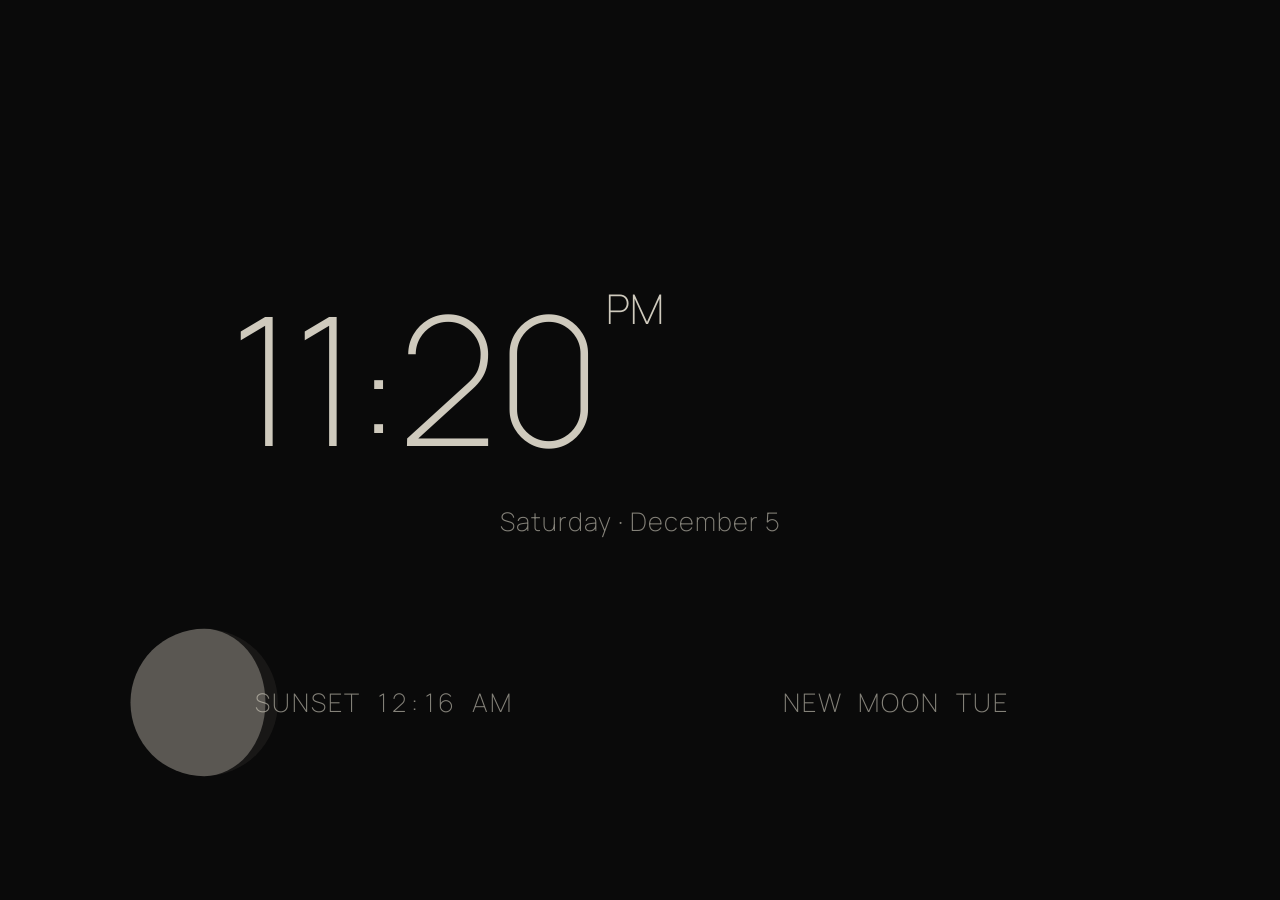
==== index.html @ e99787d2 "feat(v0): complete ambient display implementation -- all 15 phases Solari V0: a 24/7 ambient display" ====
<!DOCTYPE html>
<html lang="en">
<head>
  <meta charset="UTF-8">
  <meta name="viewport" content="width=device-width, initial-scale=1, viewport-fit=cover, user-scalable=no">
  <meta name="apple-mobile-web-app-capable" content="yes">
  <meta name="apple-mobile-web-app-status-bar-style" content="black-translucent">
  <meta name="theme-color" content="#0a0a0a">
  <link rel="preconnect" href="https://fonts.googleapis.com">
  <link rel="preconnect" href="https://fonts.gstatic.com" crossorigin>
  <link rel="stylesheet" href="https://fonts.googleapis.com/css2?family=Manrope:wght@200&display=swap">
  <link rel="manifest" href="manifest.json">
  <link rel="stylesheet" href="style.css">
  <link rel="icon" href="data:,">
  <title>Solari</title>
</head>
<body>
  <main id="display">
    <svg id="moon-disc" viewBox="0 0 100 100" xmlns="http://www.w3.org/2000/svg" aria-hidden="true">
      <circle cx="50" cy="50" r="48" fill="var(--type-primary)" opacity="0.18"/>
    </svg>
    <div id="time">
      <span class="hours">2</span><span class="colon">:</span><span class="minutes">32</span><span class="ampm">PM</span>
    </div>
    <div id="date">
      <span class="glyph"></span><span class="text">Wednesday &middot; April 27</span>
    </div>
    <div id="slot-a" class="slot">SUNSET 8:32 PM</div>
    <div id="slot-b" class="slot">CLEAR 18°</div>
    <div id="refresher-overlay"></div>
  </main>
  <script src="lib/perlin.js"></script>
  <script src="lib/suncalc.js"></script>
  <script src="app.js"></script>
</body>
</html>
---- style.css ----
/* Solari -- ambient display stylesheet */

@property --type-primary {
  syntax: '<color>';
  inherits: true;
  initial-value: #F0EBDC;
}

@property --type-secondary {
  syntax: '<color>';
  inherits: true;
  initial-value: rgba(240, 235, 220, 0.62);
}

@property --type-accent {
  syntax: '<color>';
  inherits: true;
  initial-value: #F4C56C;
}

:root {
  /* SDD 17.1 colors */
  --bg: #0a0a0a;
  --type-primary: #F0EBDC;
  --type-secondary: rgba(240, 235, 220, 0.62);
  --type-accent: #F4C56C;
  --lum-mod: 1;

  /* Position vars (SDD 17) */
  --time-x: 50%;  --time-y: 47%;
  --moon-x: 84%;  --moon-y: 18%;
  --date-x: 50%;  --date-y: 58%;
  --slot-a-x: 30%; --slot-a-y: 78%;
  --slot-b-x: 70%; --slot-b-y: 78%;

  /* Drift offsets -- all 0 until Phase 7 */
  --time-dx: 0px;  --time-dy: 0px;
  --moon-dx: 0px;  --moon-dy: 0px;
  --date-dx: 0px;  --date-dy: 0px;
  --slot-a-dx: 0px; --slot-a-dy: 0px;
  --slot-b-dx: 0px; --slot-b-dy: 0px;

  /* SDD 17.1: @property needed for custom property transitions (Phase 5) */
  transition: --type-primary 60s linear, --type-secondary 60s linear, --type-accent 60s linear;
}

/* Reset */
*, *::before, *::after { margin: 0; padding: 0; box-sizing: border-box; }

html, body {
  overflow: hidden;
  background: var(--bg);
  font-family: 'Manrope', sans-serif;
  font-weight: 200;
  -webkit-font-smoothing: antialiased;
  -webkit-user-select: none;
  -webkit-touch-callout: none;
  -webkit-tap-highlight-color: transparent;
}

#display { position: relative; width: 100vw; height: 100vh; overflow: hidden; }

/* Typography sizing (vw units, SDD 17) */
#time       { font-size: 14vw; }
#time .colon { font-size: 11.5vw; }
#time .ampm  { font-size: 3.2vw; }
#date       { font-size: 2.0vw; }

/* Positioning -- all absolute, CSS var indirection */
#time {
  position: absolute; text-align: center;
  left: var(--time-x); top: var(--time-y);
  transform: translate(-50%, -50%) translate(var(--time-dx), var(--time-dy));
  color: var(--type-primary);
  line-height: 1;
  transition: left 60s ease-in-out, top 60s ease-in-out;
}

#time .ampm { vertical-align: top; margin-left: 0.1em; }

#date {
  position: absolute; text-align: center;
  left: var(--date-x); top: var(--date-y);
  transform: translate(-50%, -50%) translate(var(--date-dx), var(--date-dy));
  color: var(--type-secondary);
  letter-spacing: 0.04em;
}

#moon-disc {
  position: absolute; text-align: center;
  left: var(--moon-x); top: var(--moon-y);
  transform: translate(-50%, -50%) translate(var(--moon-dx), var(--moon-dy));
  width: 12vw; height: 12vw;
  transition: left 60s ease-in-out, top 60s ease-in-out;
}

#slot-a {
  position: absolute; text-align: center;
  left: var(--slot-a-x); top: var(--slot-a-y);
  transform: translate(-50%, -50%) translate(var(--slot-a-dx), var(--slot-a-dy));
}

#slot-b {
  position: absolute; text-align: center;
  left: var(--slot-b-x); top: var(--slot-b-y);
  transform: translate(-50%, -50%) translate(var(--slot-b-dx), var(--slot-b-dy));
}

.slot {
  font-size: 2.0vw;
  color: var(--type-secondary);
  letter-spacing: 0.08em;
  text-transform: uppercase;
  white-space: nowrap;
}

#time, #date, .slot {
  filter: brightness(var(--lum-mod));
}

.char {
  display: inline-block;
  min-width: 0.6em;
  text-align: center;
  transition: color 0.15s ease-out;
}

.char--flash {
  color: var(--type-accent);
  transition: color 0.2s ease-out;
}

#refresher-overlay {
  position: fixed; inset: 0;
  background: #404040; opacity: 0;
  pointer-events: none; z-index: 100;
  transition: opacity 3s linear;
}
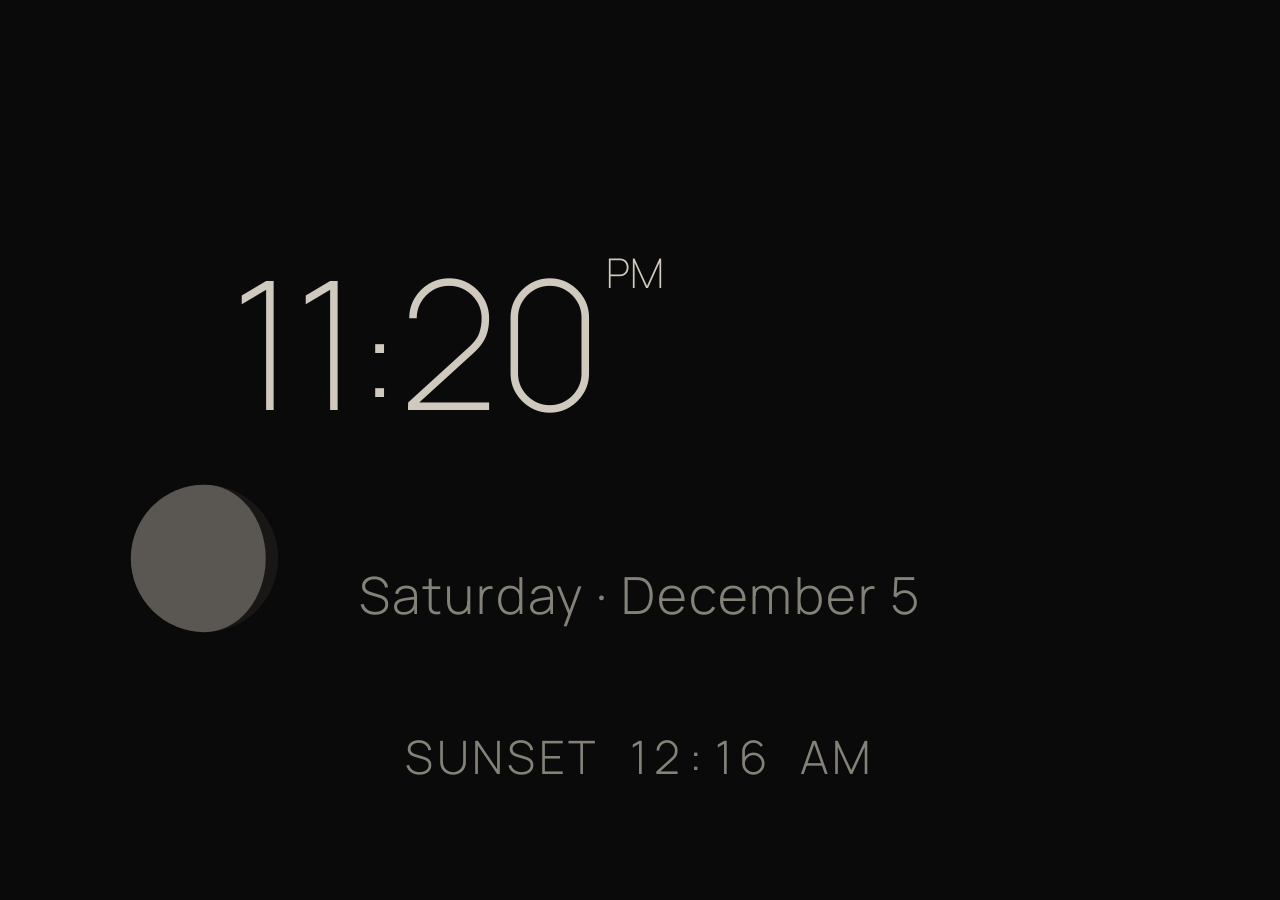
==== commit 84962aaa: "fix: merge slots into single centered element, weight 300 for readability Replaces dual slots (#slot" ====
--- a/index.html
+++ b/index.html
@@ -8,7 +8,7 @@
   <meta name="theme-color" content="#0a0a0a">
   <link rel="preconnect" href="https://fonts.googleapis.com">
   <link rel="preconnect" href="https://fonts.gstatic.com" crossorigin>
-  <link rel="stylesheet" href="https://fonts.googleapis.com/css2?family=Manrope:wght@200&display=swap">
+  <link rel="stylesheet" href="https://fonts.googleapis.com/css2?family=Manrope:wght@200;300&display=swap">
   <link rel="manifest" href="manifest.json">
   <link rel="stylesheet" href="style.css">
   <link rel="icon" href="data:,">
@@ -25,8 +25,7 @@
     <div id="date">
       <span class="glyph"></span><span class="text">Wednesday &middot; April 27</span>
     </div>
-    <div id="slot-a" class="slot">SUNSET 8:32 PM</div>
-    <div id="slot-b" class="slot">CLEAR 18°</div>
+    <div id="slot" class="slot"></div>
     <div id="refresher-overlay"></div>
   </main>
   <script src="lib/perlin.js"></script>
--- a/style.css
+++ b/style.css
@@ -27,18 +27,16 @@
   --lum-mod: 1;
 
   /* Position vars (SDD 17) */
-  --time-x: 50%;  --time-y: 47%;
-  --moon-x: 84%;  --moon-y: 18%;
-  --date-x: 50%;  --date-y: 58%;
-  --slot-a-x: 30%; --slot-a-y: 78%;
-  --slot-b-x: 70%; --slot-b-y: 78%;
+  --time-x: 50%;  --time-y: 44%;
+  --moon-x: 84%;  --moon-y: 12%;
+  --date-x: 50%;  --date-y: 66%;
+  --slot-x: 50%; --slot-y: 84%;
 
   /* Drift offsets -- all 0 until Phase 7 */
   --time-dx: 0px;  --time-dy: 0px;
   --moon-dx: 0px;  --moon-dy: 0px;
   --date-dx: 0px;  --date-dy: 0px;
-  --slot-a-dx: 0px; --slot-a-dy: 0px;
-  --slot-b-dx: 0px; --slot-b-dy: 0px;
+  --slot-dx: 0px; --slot-dy: 0px;
 
   /* SDD 17.1: @property needed for custom property transitions (Phase 5) */
   transition: --type-primary 60s linear, --type-secondary 60s linear, --type-accent 60s linear;
@@ -64,7 +62,7 @@
 #time       { font-size: 14vw; }
 #time .colon { font-size: 11.5vw; }
 #time .ampm  { font-size: 3.2vw; }
-#date       { font-size: 2.0vw; }
+#date       { font-size: 4.0vw; }
 
 /* Positioning -- all absolute, CSS var indirection */
 #time {
@@ -84,6 +82,7 @@
   transform: translate(-50%, -50%) translate(var(--date-dx), var(--date-dy));
   color: var(--type-secondary);
   letter-spacing: 0.04em;
+  font-weight: 300;
 }
 
 #moon-disc {
@@ -94,24 +93,19 @@
   transition: left 60s ease-in-out, top 60s ease-in-out;
 }
 
-#slot-a {
+#slot {
   position: absolute; text-align: center;
-  left: var(--slot-a-x); top: var(--slot-a-y);
-  transform: translate(-50%, -50%) translate(var(--slot-a-dx), var(--slot-a-dy));
-}
-
-#slot-b {
-  position: absolute; text-align: center;
-  left: var(--slot-b-x); top: var(--slot-b-y);
-  transform: translate(-50%, -50%) translate(var(--slot-b-dx), var(--slot-b-dy));
+  left: var(--slot-x); top: var(--slot-y);
+  transform: translate(-50%, -50%) translate(var(--slot-dx), var(--slot-dy));
 }
 
 .slot {
-  font-size: 2.0vw;
+  font-size: 3.6vw;
   color: var(--type-secondary);
   letter-spacing: 0.08em;
   text-transform: uppercase;
   white-space: nowrap;
+  font-weight: 300;
 }
 
 #time, #date, .slot {
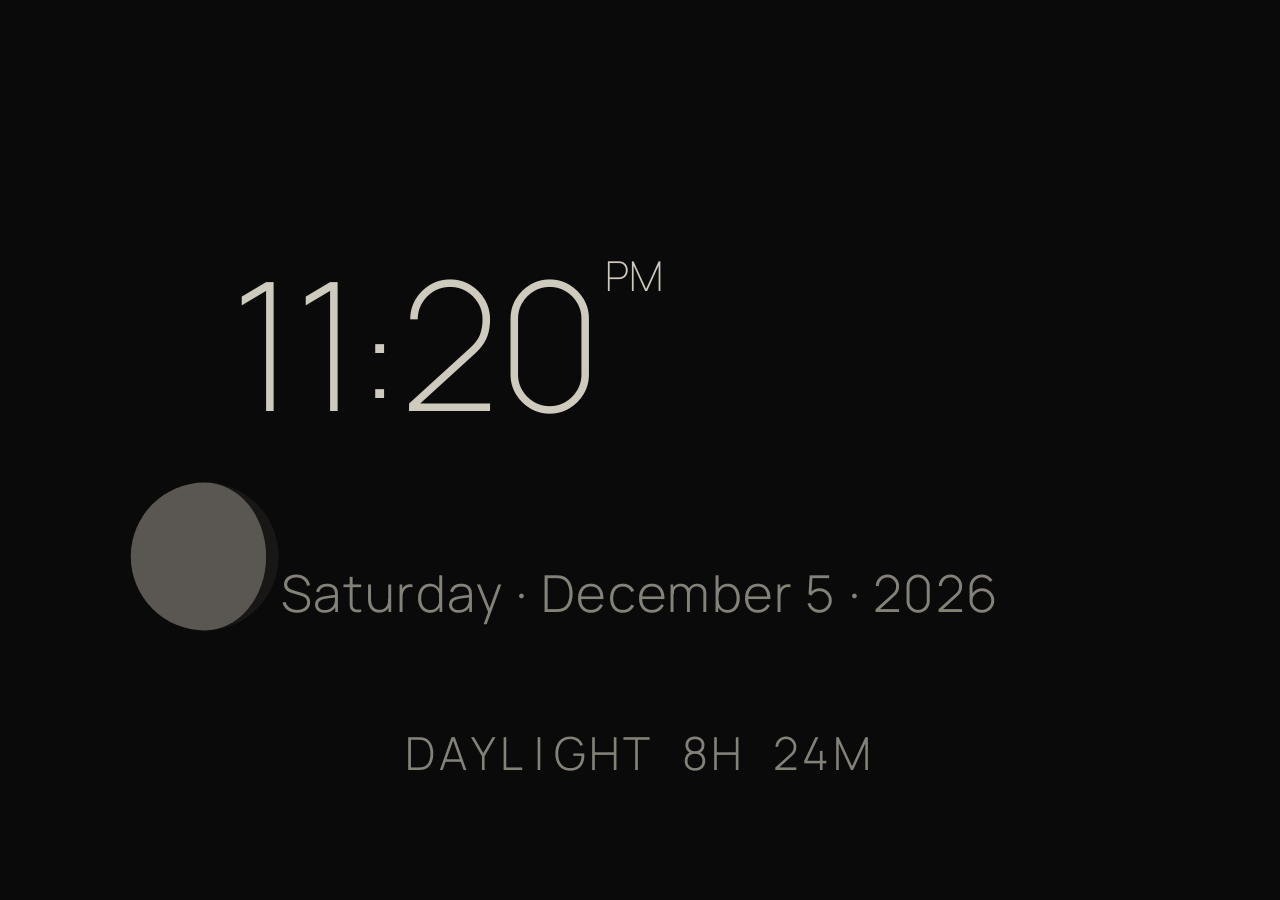
==== commit c9bd79f9: "feat(phase-16): clockface foundation with registry, picker, and global tweaks Implement the clockfac" ====
--- a/index.html
+++ b/index.html
@@ -16,16 +16,18 @@
 </head>
 <body>
   <main id="display">
-    <svg id="moon-disc" viewBox="0 0 100 100" xmlns="http://www.w3.org/2000/svg" aria-hidden="true">
-      <circle cx="50" cy="50" r="48" fill="var(--type-primary)" opacity="0.18"/>
-    </svg>
-    <div id="time">
-      <span class="hours">2</span><span class="colon">:</span><span class="minutes">32</span><span class="ampm">PM</span>
+    <div id="stage">
+      <svg id="moon-disc" viewBox="0 0 100 100" xmlns="http://www.w3.org/2000/svg" aria-hidden="true">
+        <circle cx="50" cy="50" r="48" fill="var(--type-primary)" opacity="0.18"/>
+      </svg>
+      <div id="time">
+        <span class="hours">2</span><span class="colon">:</span><span class="minutes">32</span><span class="ampm">PM</span>
+      </div>
+      <div id="date">
+        <span class="glyph"></span><span class="text">Wednesday &middot; April 27</span>
+      </div>
+      <div id="slot" class="slot"></div>
     </div>
-    <div id="date">
-      <span class="glyph"></span><span class="text">Wednesday &middot; April 27</span>
-    </div>
-    <div id="slot" class="slot"></div>
     <div id="refresher-overlay"></div>
   </main>
   <script src="lib/perlin.js"></script>
--- a/style.css
+++ b/style.css
@@ -26,20 +26,28 @@
   --type-accent: #F4C56C;
   --lum-mod: 1;
 
-  /* Position vars (SDD 17) */
+  /* Phase 16: stage primitive (fixed 1180x820, scaled by transform) */
+  --stage-w: 1180;
+  --stage-h: 820;
+  --stage-scale: 1;
+
+  /* Position vars (SDD 17). Percentages resolve against #stage in Phase 16. */
   --time-x: 50%;  --time-y: 44%;
   --moon-x: 84%;  --moon-y: 12%;
   --date-x: 50%;  --date-y: 66%;
   --slot-x: 50%; --slot-y: 84%;
 
-  /* Drift offsets -- all 0 until Phase 7 */
+  /* Drift offsets -- updated every frame by DriftEngine */
   --time-dx: 0px;  --time-dy: 0px;
   --moon-dx: 0px;  --moon-dy: 0px;
   --date-dx: 0px;  --date-dy: 0px;
   --slot-dx: 0px; --slot-dy: 0px;
 
-  /* SDD 17.1: @property needed for custom property transitions (Phase 5) */
-  transition: --type-primary 60s linear, --type-secondary 60s linear, --type-accent 60s linear;
+  /* Phase 16: reserved drift channels for Phases 17-20 (declared, unused) */
+  --sun-dx: 0px;          --sun-dy: 0px;
+  --horizon-dx: 0px;      --horizon-dy: 0px;
+  --departureRow-dx: 0px; --departureRow-dy: 0px;
+  --tickRail-dx: 0px;     --tickRail-dy: 0px;
 }
 
 /* Reset */
@@ -56,15 +64,35 @@
   -webkit-tap-highlight-color: transparent;
 }
 
-#display { position: relative; width: 100vw; height: 100vh; overflow: hidden; }
+/* Phase 5: SkyColorModule drives slow color drift via 60s transitions.
+   Scoped to #display so the picker page (clockface.html, no #display element)
+   does not inherit the lag when the user clicks an accent swatch. */
+#display {
+  position: relative; width: 100vw; height: 100vh; overflow: hidden;
+  transition: --type-primary 60s linear, --type-secondary 60s linear, --type-accent 60s linear;
+}
 
-/* Typography sizing (vw units, SDD 17) */
-#time       { font-size: 14vw; }
-#time .colon { font-size: 11.5vw; }
-#time .ampm  { font-size: 3.2vw; }
-#date       { font-size: 4.0vw; }
+/* Phase 16: stage primitive. Fixed 1180x820 box, centred and scaled. */
+#stage {
+  position: absolute;
+  width: calc(var(--stage-w) * 1px);
+  height: calc(var(--stage-h) * 1px);
+  left: 50%;
+  top: 50%;
+  transform: translate(-50%, -50%) scale(var(--stage-scale));
+  transform-origin: center center;
+}
 
-/* Positioning -- all absolute, CSS var indirection */
+/* Typography sizing. Phase 16: fixed pixels in stage coordinates so the CSS
+   transform scales them uniformly. Values match shipped V0 (14vw at 1180px =
+   165px; 11.5vw = 135.7px; 3.2vw = 37.76px; 4vw = 47px; 3.6vw = 42px). */
+#time       { font-size: 165px; }
+#time .colon { font-size: 136px; }
+#time .ampm  { font-size: 38px; }
+#date       { font-size: 47px; }
+
+/* Positioning -- all absolute, CSS var indirection. Percentages resolve
+   against #stage (Phase 16) instead of the viewport. */
 #time {
   position: absolute; text-align: center;
   left: var(--time-x); top: var(--time-y);
@@ -83,13 +111,14 @@
   color: var(--type-secondary);
   letter-spacing: 0.04em;
   font-weight: 300;
+  white-space: nowrap;
 }
 
 #moon-disc {
   position: absolute; text-align: center;
   left: var(--moon-x); top: var(--moon-y);
   transform: translate(-50%, -50%) translate(var(--moon-dx), var(--moon-dy));
-  width: 12vw; height: 12vw;
+  width: 142px; height: 142px;
   transition: left 60s ease-in-out, top 60s ease-in-out;
 }
 
@@ -100,7 +129,7 @@
 }
 
 .slot {
-  font-size: 3.6vw;
+  font-size: 42px;
   color: var(--type-secondary);
   letter-spacing: 0.08em;
   text-transform: uppercase;
@@ -124,6 +153,20 @@
   transition: color 0.2s ease-out;
 }
 
+.version-overlay {
+  position: fixed;
+  bottom: 3vh;
+  left: 50%;
+  transform: translateX(-50%);
+  font-size: 0.9vw;
+  font-weight: 200;
+  color: var(--type-secondary);
+  pointer-events: none;
+  opacity: 0;
+  transition: opacity 1s ease;
+  z-index: 50;
+}
+
 #refresher-overlay {
   position: fixed; inset: 0;
   background: #404040; opacity: 0;
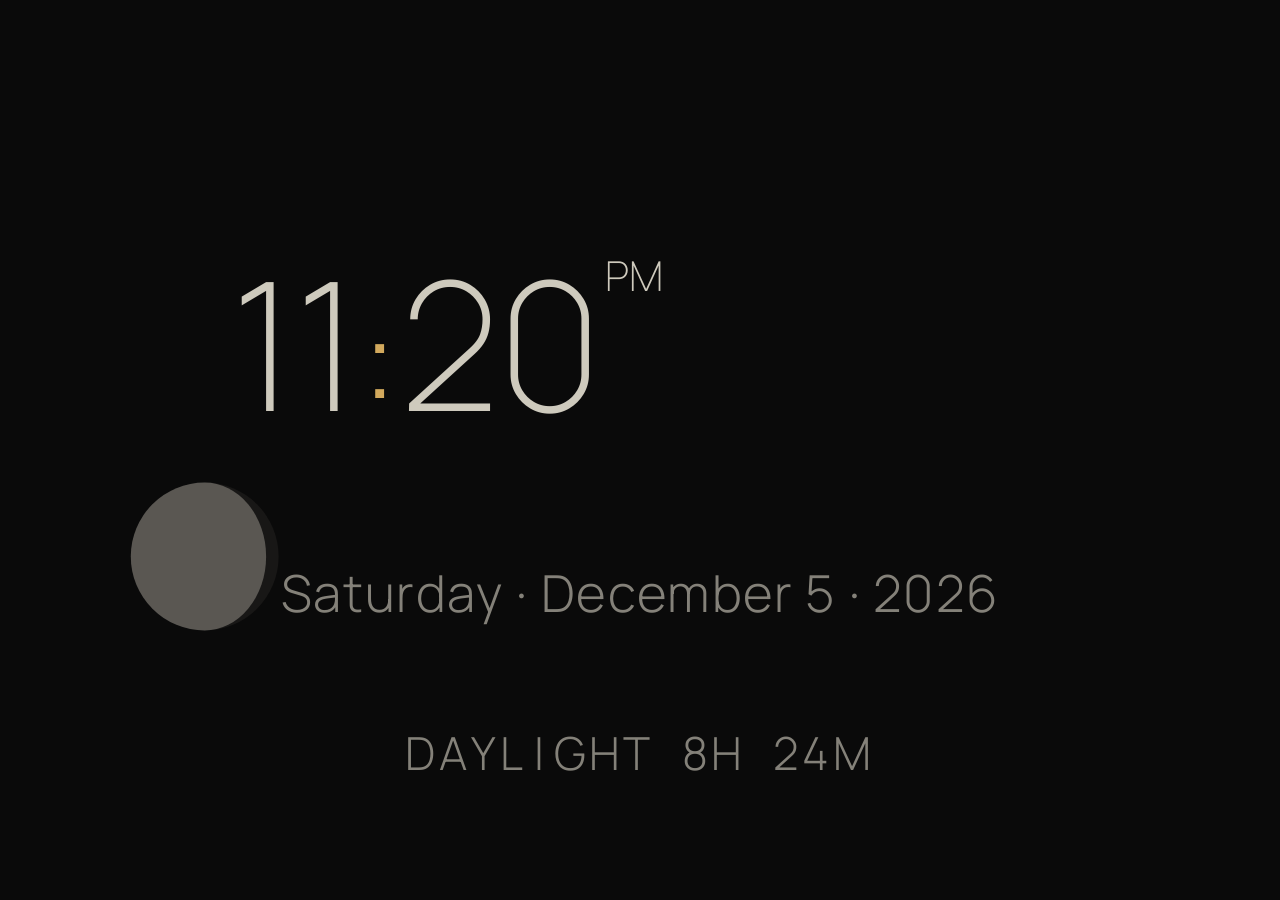
==== commit eca5a3e5: "feat(phase-17): mechanical face with five-column complications grid and minute-arc MechanicalFace is" ====
--- a/index.html
+++ b/index.html
@@ -9,6 +9,7 @@
   <link rel="preconnect" href="https://fonts.googleapis.com">
   <link rel="preconnect" href="https://fonts.gstatic.com" crossorigin>
   <link rel="stylesheet" href="https://fonts.googleapis.com/css2?family=Manrope:wght@200;300&display=swap">
+  <link rel="stylesheet" href="https://fonts.googleapis.com/css2?family=JetBrains+Mono:wght@300&display=swap">
   <link rel="manifest" href="manifest.json">
   <link rel="stylesheet" href="style.css">
   <link rel="icon" href="data:,">
--- a/style.css
+++ b/style.css
@@ -10,6 +10,12 @@
   syntax: '<color>';
   inherits: true;
   initial-value: rgba(240, 235, 220, 0.62);
+}
+
+@property --type-tertiary {
+  syntax: '<color>';
+  inherits: true;
+  initial-value: rgba(240, 235, 220, 0.42);
 }
 
 @property --type-accent {
@@ -23,6 +29,7 @@
   --bg: #0a0a0a;
   --type-primary: #F0EBDC;
   --type-secondary: rgba(240, 235, 220, 0.62);
+  --type-tertiary: rgba(240, 235, 220, 0.42);
   --type-accent: #F4C56C;
   --lum-mod: 1;
 
@@ -69,7 +76,7 @@
    does not inherit the lag when the user clicks an accent swatch. */
 #display {
   position: relative; width: 100vw; height: 100vh; overflow: hidden;
-  transition: --type-primary 60s linear, --type-secondary 60s linear, --type-accent 60s linear;
+  transition: --type-primary 60s linear, --type-secondary 60s linear, --type-tertiary 60s linear, --type-accent 60s linear;
 }
 
 /* Phase 16: stage primitive. Fixed 1180x820 box, centred and scaled. */
@@ -87,7 +94,7 @@
    transform scales them uniformly. Values match shipped V0 (14vw at 1180px =
    165px; 11.5vw = 135.7px; 3.2vw = 37.76px; 4vw = 47px; 3.6vw = 42px). */
 #time       { font-size: 165px; }
-#time .colon { font-size: 136px; }
+#time .colon { font-size: 136px; color: var(--type-accent); }
 #time .ampm  { font-size: 38px; }
 #date       { font-size: 47px; }
 
@@ -173,3 +180,151 @@
   pointer-events: none; z-index: 100;
   transition: opacity 3s linear;
 }
+
+/* ---------------------------------------------------------------- */
+/* Phase 17: Mechanical face                                         */
+/* ---------------------------------------------------------------- */
+
+#mech-stage {
+  position: absolute; inset: 0;
+}
+
+/* All Mechanical typography is JetBrains Mono 300, tabular figures. */
+#mech-time, #mech-date, .mech-label, .mech-value {
+  font-family: 'JetBrains Mono', 'SF Mono', 'Menlo', monospace;
+  font-weight: 300;
+  font-variant-numeric: tabular-nums;
+}
+
+/* Headline numerals. Anchored at 50% / 44% by JS macro shifts; drift
+   through --time-dx / --time-dy. */
+#mech-time {
+  position: absolute;
+  left: 50%; top: 39%;
+  transform: translate(-50%, -50%) translate(var(--time-dx, 0px), var(--time-dy, 0px));
+  font-size: 236px;
+  line-height: 1;
+  letter-spacing: -0.015em;
+  color: var(--type-primary);
+  white-space: nowrap;
+  transition: left 60s ease-in-out, top 60s ease-in-out;
+  filter: brightness(var(--lum-mod));
+}
+
+#mech-time .mech-colon {
+  color: var(--type-accent);
+  opacity: 0.88;
+  margin: 0 0.04em;
+}
+
+#mech-time .mech-ampm {
+  font-size: 56px;
+  color: var(--type-secondary);
+  margin-left: 0.18em;
+  vertical-align: top;
+  letter-spacing: 0.04em;
+  text-transform: uppercase;
+}
+
+#mech-time .mech-ampm[hidden] { display: none; }
+
+/* Date strip. */
+#mech-date {
+  position: absolute;
+  left: 50%; top: 25.6%;            /* y=210 / 820 */
+  transform: translate(-50%, -50%) translate(var(--date-dx, 0px), var(--date-dy, 0px));
+  font-size: 18px;
+  letter-spacing: 0.34em;
+  text-transform: uppercase;
+  color: var(--type-tertiary);
+  white-space: nowrap;
+  filter: brightness(var(--lum-mod));
+}
+
+/* Minute-arc hairline. SVG is 1180 wide so it spans the stage; the
+   visible portion is x=80..1100 (1020px wide) at y=4 inside the 8px
+   viewBox. The SVG container is positioned at stage y=261 (height=8)
+   so the centred line sits on y=265 of the stage. */
+#mech-arc {
+  position: absolute;
+  left: 0;
+  top: 261px;
+  width: 1180px;
+  height: 8px;
+  transform: translate(var(--tickRail-dx, 0px), var(--tickRail-dy, 0px));
+  pointer-events: none;
+}
+
+.mech-arc-track {
+  stroke: var(--type-accent);
+  stroke-opacity: 0.08;
+  stroke-width: 1;
+}
+
+.mech-arc-grown {
+  stroke: var(--type-accent);
+  stroke-opacity: 0.35;
+  stroke-width: 1;
+}
+
+.mech-arc-fading {
+  transition: stroke-opacity 600ms linear;
+}
+
+/* Five-column complications grid. Fixed bounds 80..1100 (1020px wide). */
+#mech-grid {
+  position: absolute;
+  left: 80px;
+  top: 580px;
+  width: 1020px;
+  height: 120px;
+  display: grid;
+  grid-template-columns: repeat(5, minmax(180px, 1fr));
+  column-gap: 0;
+  /* Hairline divider above the grid (drawn on the top edge). */
+  border-top: 1px solid rgba(240, 235, 220, 0.12);
+  transform: translate(var(--slot-dx, 0px), var(--slot-dy, 0px));
+}
+
+.mech-cell {
+  position: relative;
+  padding: 18px 18px 0 18px;
+  /* Vertical separators between columns (none on the rightmost). */
+  border-right: 1px solid rgba(240, 235, 220, 0.12);
+}
+.mech-cell:last-child { border-right: none; }
+
+.mech-cell-inner {
+  display: flex;
+  flex-direction: column;
+  gap: 10px;
+  transition: opacity 300ms ease-in-out;
+  filter: brightness(var(--lum-mod));
+}
+.mech-cell-inner.is-fading { opacity: 0; }
+
+.mech-label {
+  font-size: 11px;
+  letter-spacing: 0.28em;
+  text-transform: uppercase;
+  color: var(--type-tertiary);
+}
+
+.mech-value {
+  font-size: 22px;
+  color: var(--type-primary);
+  white-space: nowrap;
+}
+
+/* Token colours used inside .mech-value innerHTML. */
+.mech-tok-primary   { color: var(--type-primary); }
+.mech-tok-secondary { color: var(--type-secondary); }
+.mech-tok-tertiary  { color: var(--type-tertiary); }
+.mech-tok-accent    { color: var(--type-accent); opacity: 0.55; }
+
+.mech-tok-ampm {
+  font-size: 16px;
+  letter-spacing: 0.04em;
+  text-transform: uppercase;
+  color: var(--type-tertiary);
+}
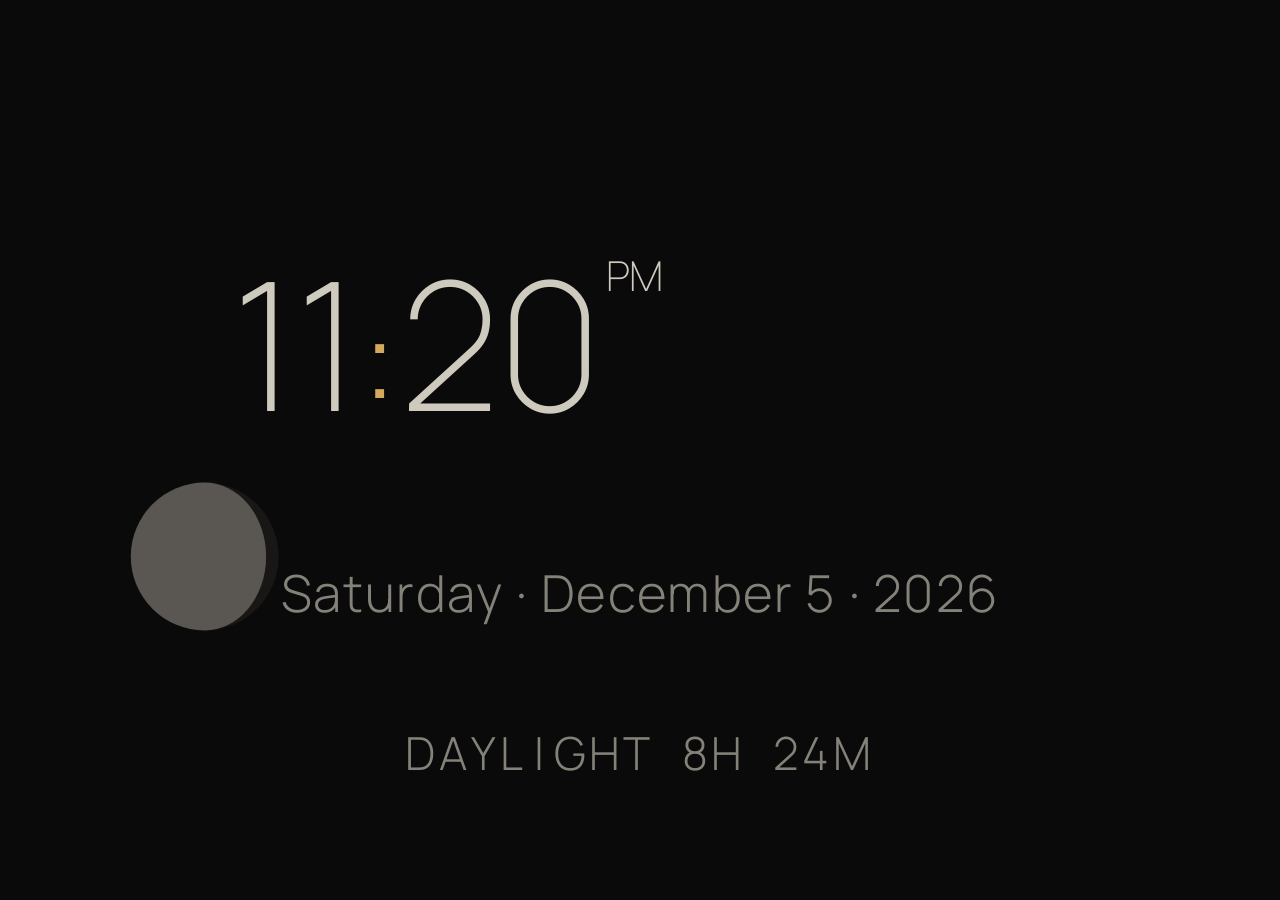
==== commit e97ecf68: "feat(phase-19): editorial face with Cormorant italic time and rotating almanac paragraph EditorialFa" ====
--- a/index.html
+++ b/index.html
@@ -10,6 +10,8 @@
   <link rel="preconnect" href="https://fonts.gstatic.com" crossorigin>
   <link rel="stylesheet" href="https://fonts.googleapis.com/css2?family=Manrope:wght@200;300&display=swap">
   <link rel="stylesheet" href="https://fonts.googleapis.com/css2?family=JetBrains+Mono:wght@300&display=swap">
+  <!-- Phase 19: Cormorant Garamond 300 italic for Editorial face. -->
+  <link rel="stylesheet" href="https://fonts.googleapis.com/css2?family=Cormorant+Garamond:ital,wght@1,300&display=swap">
   <link rel="manifest" href="manifest.json">
   <link rel="stylesheet" href="style.css">
   <link rel="icon" href="data:,">
--- a/style.css
+++ b/style.css
@@ -55,6 +55,25 @@
   --horizon-dx: 0px;      --horizon-dy: 0px;
   --departureRow-dx: 0px; --departureRow-dy: 0px;
   --tickRail-dx: 0px;     --tickRail-dy: 0px;
+
+  /* Phase 18: per-row drift offsets (set by DriftEngine when Departures active) */
+  --departureRow0-dx: 0px; --departureRow0-dy: 0px;
+  --departureRow1-dx: 0px; --departureRow1-dy: 0px;
+  --departureRow2-dx: 0px; --departureRow2-dy: 0px;
+  --departureRow3-dx: 0px; --departureRow3-dy: 0px;
+  --departureRow4-dx: 0px; --departureRow4-dy: 0px;
+
+  /* Phase 18: bezel accent (frozen at boot from accent palette) +
+     bezel opacity tweak (range 0.0 to 0.4, default 0.22). */
+  --bezel-accent: 244, 197, 108;
+  --flap-bezel-opacity: 0.22;
+
+  /* Phase 18: macro-shift y-delta for the upper band (set by MacroShifter). */
+  --dep-upper-shift-y: 0px;
+
+  /* Phase 18: shared 1 px chrome rule colour used by Departures header/footer
+     dividers. Calm and Mechanical inline-equivalent values exist elsewhere. */
+  --rule: rgba(240, 235, 220, 0.10);
 }
 
 /* Reset */
@@ -291,6 +310,11 @@
   padding: 18px 18px 0 18px;
   /* Vertical separators between columns (none on the rightmost). */
   border-right: 1px solid rgba(240, 235, 220, 0.12);
+  /* Phase 17.1: clip safety net for content wider than the 204px column.
+     Data layer (TEMP abbreviations, SUN 12h AM/PM drop) keeps values inside
+     the box; this overflow guard prevents visual collision into adjacent
+     cells if a future condition string slips through. */
+  overflow: hidden;
 }
 .mech-cell:last-child { border-right: none; }
 
@@ -328,3 +352,380 @@
   text-transform: uppercase;
   color: var(--type-tertiary);
 }
+
+/* ---------------------------------------------------------------- */
+/* Phase 18: Departures face                                         */
+/* ---------------------------------------------------------------- */
+
+#dep-stage {
+  position: absolute;
+  inset: 0;
+  font-family: 'JetBrains Mono', 'SF Mono', 'Menlo', monospace;
+  color: var(--type-primary);
+  font-weight: 300;
+}
+
+/* Upper-band group: header strip + flap-pair time + status block. The
+   60s ease-in-out transition matches the Calm/Mechanical macro-shift cadence. */
+#dep-upper {
+  position: absolute;
+  left: 0; right: 0; top: 0;
+  height: 260px;
+  transform: translate(0, var(--dep-upper-shift-y, 0px));
+  transition: transform 60s ease-in-out;
+}
+
+#dep-header {
+  position: absolute;
+  top: 60px;
+  left: 80px;
+  right: 80px;
+  display: flex;
+  justify-content: space-between;
+  font-size: 12px;
+  letter-spacing: 0.34em;
+  color: var(--type-tertiary);
+  text-transform: uppercase;
+  border-bottom: 1px solid var(--rule);
+  padding-bottom: 14px;
+  transform: translate(var(--date-dx, 0px), var(--date-dy, 0px));
+  filter: brightness(var(--lum-mod, 1));
+  white-space: nowrap;
+}
+
+#dep-time {
+  position: absolute;
+  top: 140px;
+  left: 80px;
+  display: inline-flex;
+  align-items: baseline;
+  gap: 10px;
+  transform: translate(var(--time-dx, 0px), var(--time-dy, 0px));
+  filter: brightness(var(--lum-mod, 1));
+  line-height: 1;
+}
+
+/* Flap-pair bezel: 1 px gold border at the live --flap-bezel-opacity alpha.
+   Transparent centre; structural chrome only, never repainted by Sky/Observance. */
+.dep-flap-group {
+  display: inline-block;
+  padding: 4px 14px 2px;
+  border-radius: 5px;
+  border: 1px solid rgba(var(--bezel-accent, 244, 197, 108), var(--flap-bezel-opacity, 0.22));
+  color: var(--type-accent);
+  font-variant-numeric: tabular-nums;
+  font-size: 96px;
+  line-height: 1;
+}
+
+.dep-flap-char {
+  display: inline-block;
+  width: 0.62em;
+  text-align: center;
+}
+
+.dep-colon {
+  font-size: 80px;
+  color: var(--type-accent);
+  opacity: 0.85;
+  margin: 0 6px;
+}
+
+#dep-status {
+  position: absolute;
+  top: 140px;
+  right: 80px;
+  width: 360px;
+  font-size: 13px;
+  letter-spacing: 0.30em;
+  text-transform: uppercase;
+  line-height: 1.7;
+  text-align: right;
+  color: var(--type-tertiary);
+  transform: translate(var(--date-dx, 0px), var(--date-dy, 0px));
+  filter: brightness(var(--lum-mod, 1));
+}
+
+#dep-status .dep-status-weather { color: var(--type-secondary); }
+
+#dep-board-header {
+  position: absolute;
+  top: 300px;
+  left: 80px;
+  right: 80px;
+  display: grid;
+  grid-template-columns: 110px 110px 1fr 200px;
+  column-gap: 24px;
+  font-size: 11px;
+  letter-spacing: 0.30em;
+  text-transform: uppercase;
+  color: var(--type-tertiary);
+  border-bottom: 1px solid var(--rule);
+  padding-bottom: 10px;
+  transform: translate(var(--tickRail-dx, 0px), var(--tickRail-dy, 0px));
+}
+
+#dep-board-header > :nth-child(4) { text-align: right; }
+
+#dep-board {
+  position: absolute;
+  top: 340px;
+  left: 80px;
+  right: 80px;
+  display: flex;
+  flex-direction: column;
+  gap: 18px;
+}
+
+.dep-row {
+  display: grid;
+  grid-template-columns: 110px 110px 1fr 200px;
+  column-gap: 24px;
+  align-items: baseline;
+  color: var(--type-secondary);
+  filter: brightness(var(--lum-mod, 1));
+  transition: opacity 480ms ease-in-out;
+}
+
+.dep-row[data-row="0"] { transform: translate(var(--departureRow0-dx, 0px), var(--departureRow0-dy, 0px)); }
+.dep-row[data-row="1"] { transform: translate(var(--departureRow1-dx, 0px), var(--departureRow1-dy, 0px)); }
+.dep-row[data-row="2"] { transform: translate(var(--departureRow2-dx, 0px), var(--departureRow2-dy, 0px)); }
+.dep-row[data-row="3"] { transform: translate(var(--departureRow3-dx, 0px), var(--departureRow3-dy, 0px)); }
+.dep-row[data-row="4"] { transform: translate(var(--departureRow4-dx, 0px), var(--departureRow4-dy, 0px)); }
+
+.dep-row.is-past { opacity: 0.55; }
+.dep-row.is-imminent .dep-status-cell { color: var(--type-accent); }
+.dep-row.is-imminent .dep-time-cell { color: var(--type-accent); }
+
+.dep-time-cell {
+  font-size: 22px;
+  font-variant-numeric: tabular-nums;
+  color: var(--type-primary);
+}
+
+.dep-event-cell {
+  font-size: 12px;
+  letter-spacing: 0.28em;
+  text-transform: uppercase;
+  color: var(--type-tertiary);
+}
+
+.dep-detail-cell {
+  font-size: 18px;
+  letter-spacing: 0.10em;
+  text-transform: uppercase;
+  color: var(--type-secondary);
+  white-space: nowrap;
+  overflow: hidden;
+  text-overflow: ellipsis;
+}
+
+.dep-detail-accent { color: var(--type-accent); }
+
+.dep-status-cell {
+  font-size: 14px;
+  letter-spacing: 0.22em;
+  text-transform: uppercase;
+  text-align: right;
+  color: var(--type-secondary);
+}
+
+.dep-row.is-past .dep-status-cell { color: var(--type-tertiary); }
+
+#dep-footer {
+  position: absolute;
+  bottom: 60px;
+  left: 80px;
+  right: 80px;
+  display: flex;
+  justify-content: space-between;
+  font-size: 11px;
+  letter-spacing: 0.32em;
+  text-transform: uppercase;
+  color: var(--type-tertiary);
+  transform: translate(var(--tickRail-dx, 0px), var(--tickRail-dy, 0px));
+  filter: brightness(var(--lum-mod, 1));
+  white-space: nowrap;
+}
+
+/* ---------------------------------------------------------------- */
+/* Phase 19: Editorial face                                          */
+/* ---------------------------------------------------------------- */
+
+#ed-stage {
+  position: absolute; inset: 0;
+}
+
+/* Display type: Cormorant Garamond 300 italic. Georgia and Times New Roman
+   form the fallback chain while the webfont resolves (display=swap). */
+#ed-time,
+#ed-time .ed-hours,
+#ed-time .ed-colon,
+#ed-time .ed-minutes,
+#ed-right .ed-weekday,
+#ed-right .ed-monthday,
+#ed-paragraph,
+.ed-foot-value,
+#ed-dropline {
+  font-family: 'Cormorant Garamond', 'Georgia', 'Times New Roman', serif;
+  font-style: italic;
+  font-weight: 300;
+}
+
+/* System chrome: Manrope 200 normal. Kicker, footer labels, and AM/PM
+   suffix stay in the project's existing sans convention. The AM/PM
+   suffix is deliberately not italic (chihiro's lock for display vs format). */
+#ed-right .ed-kicker,
+.ed-foot-label,
+.ed-ampm {
+  font-family: 'Manrope', system-ui, sans-serif;
+  font-style: normal;
+  font-weight: 200;
+}
+
+/* Time numerals. Top-left anchored; MacroShifter writes left/top in stage
+   pixels (Home A: 100,200 / Home B: 560,200). Drift via --time-dx/-dy. */
+#ed-time {
+  position: absolute;
+  left: 100px;
+  top: 200px;
+  font-size: 360px;
+  line-height: 0.9;
+  letter-spacing: -0.04em;
+  color: var(--type-primary);
+  white-space: nowrap;
+  filter: brightness(var(--lum-mod));
+  transform: translate(var(--time-dx, 0px), var(--time-dy, 0px));
+  transition: left 60s ease-in-out, top 60s ease-in-out;
+}
+
+#ed-time .ed-colon {
+  color: var(--type-accent);
+  opacity: 0.88;
+}
+
+#ed-time .ed-ampm {
+  font-size: 56px;
+  letter-spacing: 0.18em;
+  color: var(--type-secondary);
+  vertical-align: top;
+  margin-left: 24px;
+  text-transform: uppercase;
+}
+
+#ed-time .ed-ampm[hidden] { display: none; }
+
+/* Right-column block: kicker + weekday + month-day. Top-left anchored;
+   MacroShifter writes left/top in stage pixels (Home A: 850,220 /
+   Home B: 290,220), mirrored with #ed-time. Drift via --date-dx/-dy. */
+#ed-right {
+  position: absolute;
+  left: 850px;
+  top: 220px;
+  width: 320px;
+  filter: brightness(var(--lum-mod));
+  transform: translate(var(--date-dx, 0px), var(--date-dy, 0px));
+  transition: left 60s ease-in-out, top 60s ease-in-out;
+}
+
+.ed-kicker {
+  font-size: 14px;
+  letter-spacing: 0.32em;
+  text-transform: uppercase;
+  color: var(--type-tertiary);
+  margin-bottom: 14px;
+}
+
+.ed-weekday {
+  font-size: 64px;
+  line-height: 1.0;
+  color: var(--type-primary);
+  margin-bottom: 14px;
+}
+
+.ed-monthday {
+  font-size: 52px;
+  line-height: 1.0;
+  color: var(--type-secondary);
+}
+
+/* Paragraph. Anchored at x=560 y=480; drift via --slot-dx/-dy.
+   Inner wrapper carries the 1200 ms cross-fade. */
+#ed-paragraph {
+  position: absolute;
+  left: 560px;
+  top: 480px;
+  width: 540px;
+  filter: brightness(var(--lum-mod));
+  transform: translate(var(--slot-dx, 0px), var(--slot-dy, 0px));
+}
+
+#ed-paragraph-inner {
+  font-size: 26px;
+  line-height: 1.35;
+  color: var(--type-secondary);
+  transition: opacity 1200ms ease-in-out;
+}
+
+#ed-paragraph-inner.is-fading-out {
+  opacity: 0;
+}
+
+#ed-paragraph em {
+  font-style: italic;        /* defeats user-agent default */
+  color: var(--type-primary);
+}
+
+/* Observance dropline (light treatments only). 28 px italic above time. */
+#ed-dropline {
+  position: absolute;
+  left: 100px;
+  top: 170px;
+  font-size: 28px;
+  letter-spacing: 0.02em;
+  line-height: 1;
+  color: var(--type-secondary);
+  white-space: nowrap;
+  filter: brightness(var(--lum-mod));
+}
+
+/* Footer. 4-column grid; 1 px top rule + vertical separators.
+   Anchored bottom-left at y=690; drift via --tickRail-dx/-dy. */
+#ed-footer {
+  position: absolute;
+  left: 100px;
+  top: 690px;
+  width: 980px;
+  display: grid;
+  grid-template-columns: repeat(4, 1fr);
+  border-top: 1px solid var(--rule);
+  padding-top: 22px;
+  filter: brightness(var(--lum-mod));
+  transform: translate(var(--tickRail-dx, 0px), var(--tickRail-dy, 0px));
+}
+
+.ed-foot-cell {
+  padding: 0 18px;
+  border-right: 1px solid var(--rule);
+  min-height: 60px;
+}
+
+.ed-foot-cell:last-child { border-right: none; }
+
+.ed-foot-label {
+  font-size: 12px;
+  letter-spacing: 0.22em;
+  text-transform: uppercase;
+  color: var(--type-tertiary);
+  margin-bottom: 6px;
+}
+
+.ed-foot-value {
+  font-size: 22px;
+  color: var(--type-primary);
+}
+
+.ed-foot-empty { color: var(--type-tertiary); }
+
+/* Sun arrow glyphs at 55% alpha accent (mirrors Phase 17 SUN cell). */
+.ed-foot-glyph { color: var(--type-accent); opacity: 0.55; }
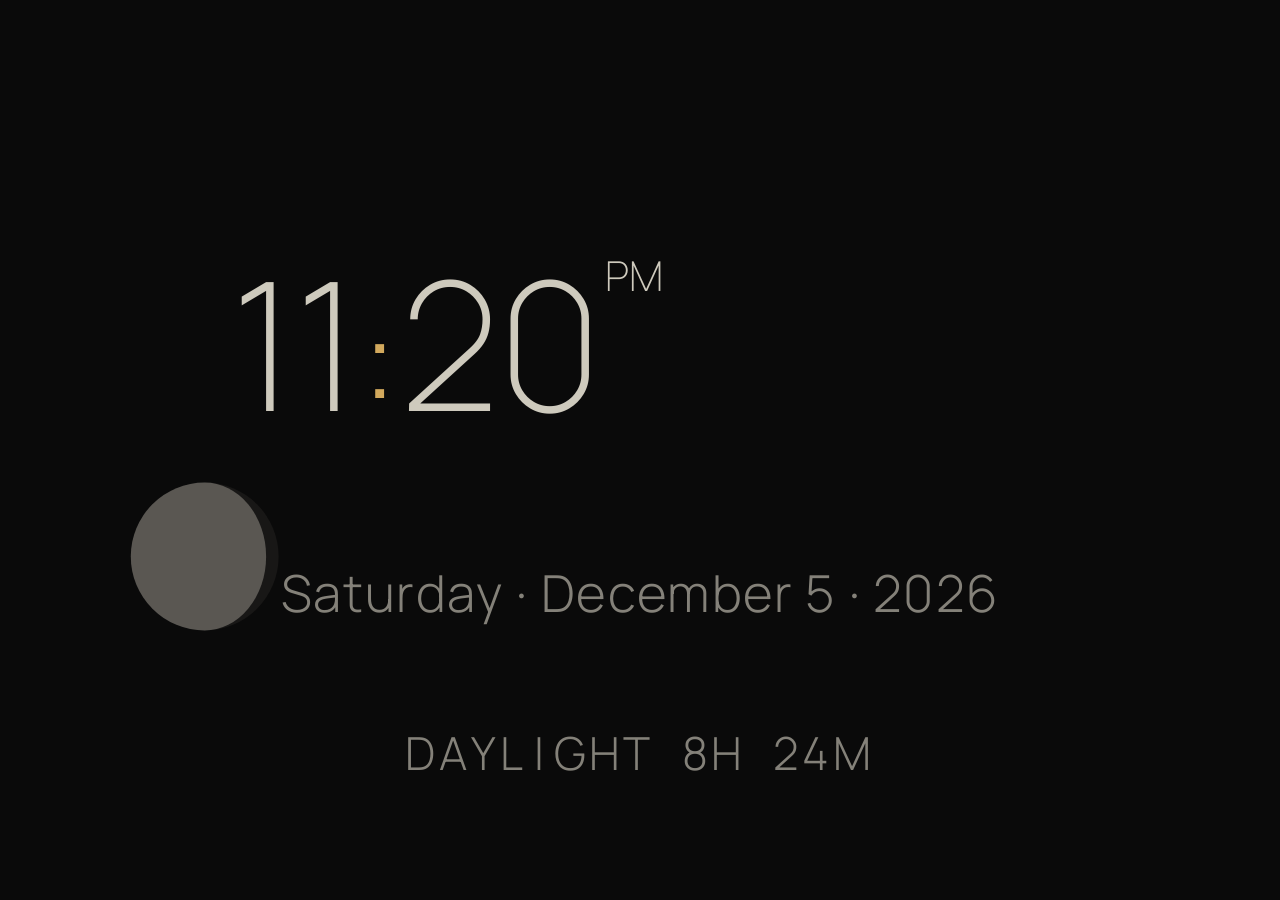
==== commit a8a30987: "feat(phase-20): horizon face — V1 complete with sun/moon arcs and hairline cursor HorizonFace module" ====
--- a/index.html
+++ b/index.html
@@ -10,8 +10,6 @@
   <link rel="preconnect" href="https://fonts.gstatic.com" crossorigin>
   <link rel="stylesheet" href="https://fonts.googleapis.com/css2?family=Manrope:wght@200;300&display=swap">
   <link rel="stylesheet" href="https://fonts.googleapis.com/css2?family=JetBrains+Mono:wght@300&display=swap">
-  <!-- Phase 19: Cormorant Garamond 300 italic for Editorial face. -->
-  <link rel="stylesheet" href="https://fonts.googleapis.com/css2?family=Cormorant+Garamond:ital,wght@1,300&display=swap">
   <link rel="manifest" href="manifest.json">
   <link rel="stylesheet" href="style.css">
   <link rel="icon" href="data:,">
--- a/style.css
+++ b/style.css
@@ -729,3 +729,182 @@
 
 /* Sun arrow glyphs at 55% alpha accent (mirrors Phase 17 SUN cell). */
 .ed-foot-glyph { color: var(--type-accent); opacity: 0.55; }
+
+/* ---------------------------------------------------------------- */
+/* Phase 20: Horizon face                                            */
+/* ---------------------------------------------------------------- */
+
+#hz-stage {
+  position: absolute;
+  inset: 0;
+  width: 100%;
+  height: 100%;
+}
+
+#hz-header {
+  position: absolute;
+  left: 80px;
+  right: 80px;
+  top: 50px;
+  display: flex;
+  justify-content: space-between;
+  font-family: 'JetBrains Mono', 'SF Mono', 'Menlo', monospace;
+  font-weight: 300;
+  font-size: 12px;
+  letter-spacing: 0.32em;
+  text-transform: uppercase;
+  color: var(--type-tertiary);
+  white-space: nowrap;
+  filter: brightness(var(--lum-mod));
+  transform: translate(var(--date-dx, 0px), var(--date-dy, 0px));
+}
+
+/* Full-stage SVG diagram. Layers ride per-channel drift via inner <g>. */
+#hz-sky {
+  position: absolute;
+  left: 0;
+  top: 0;
+  width: 1180px;
+  height: 820px;
+  pointer-events: none;
+}
+
+/* Diagram interior (horizon line, ticks, arcs, notches, cursor). */
+#hz-sky .hz-sky-drift {
+  transform: translate(var(--horizon-dx, 0px), var(--horizon-dy, 0px));
+  transform-origin: 590px 410px;
+}
+
+/* Sun and moon glyphs ride their own per-element drift. */
+#hz-sky .hz-sun-glyph {
+  transform: translate(var(--sun-dx, 0px), var(--sun-dy, 0px));
+}
+#hz-sky .hz-moon-glyph {
+  transform: translate(var(--moon-dx, 0px), var(--moon-dy, 0px));
+}
+
+/* Hour labels strip (5 fixed-x divs). Drift on --date channel. */
+#hz-hour-labels {
+  position: absolute;
+  left: 0;
+  right: 0;
+  top: 472px;
+  height: 18px;
+  font-family: 'JetBrains Mono', 'SF Mono', 'Menlo', monospace;
+  font-weight: 300;
+  font-size: 11px;
+  letter-spacing: 0.24em;
+  color: var(--type-tertiary);
+  filter: brightness(var(--lum-mod));
+  transform: translate(var(--date-dx, 0px), var(--date-dy, 0px));
+  pointer-events: none;
+}
+
+.hz-hour-label {
+  position: absolute;
+  transform: translateX(-50%);
+  white-space: nowrap;
+}
+
+/* Arc-terminal labels (sun row at top, moon row 14 px below). Drift on slot. */
+#hz-arc-labels {
+  position: absolute;
+  left: 0;
+  right: 0;
+  top: 498px;
+  height: 32px;
+  font-family: 'JetBrains Mono', 'SF Mono', 'Menlo', monospace;
+  font-weight: 300;
+  font-size: 10px;
+  letter-spacing: 0.28em;
+  filter: brightness(var(--lum-mod));
+  transform: translate(var(--slot-dx, 0px), var(--slot-dy, 0px));
+  pointer-events: none;
+}
+
+.hz-sr-label, .hz-ss-label {
+  position: absolute;
+  top: 0;
+  transform: translateX(-50%);
+  color: rgba(244, 197, 108, 0.60);
+  white-space: nowrap;
+}
+
+.hz-mr-label, .hz-ms-label {
+  position: absolute;
+  top: 14px;
+  transform: translateX(-50%);
+  color: rgba(168, 199, 255, 0.55);
+  white-space: nowrap;
+}
+
+/* Big-time block. Home A (default): left=90, top=560. MacroShifter writes
+   left/top in stage pixels at the 6 h boundary. Cross-fade classes flip
+   opacity around the position swap. */
+#hz-time {
+  position: absolute;
+  left: 90px;
+  top: 560px;
+  font-family: 'Manrope', system-ui, sans-serif;
+  font-weight: 200;
+  font-size: 220px;
+  line-height: 1;
+  letter-spacing: -0.02em;
+  font-variant-numeric: tabular-nums;
+  white-space: nowrap;
+  color: var(--type-primary);
+  filter: brightness(var(--lum-mod));
+  transform: translate(var(--time-dx, 0px), var(--time-dy, 0px));
+}
+
+#hz-time .hz-colon {
+  color: var(--type-accent);
+  opacity: 0.55;
+  margin: 0 0.02em;
+}
+
+#hz-time .hz-ampm {
+  display: inline-block;
+  font-size: 42px;
+  font-weight: 300;
+  letter-spacing: 0.18em;
+  vertical-align: top;
+  margin-left: 18px;
+  color: var(--type-secondary);
+  text-transform: uppercase;
+}
+
+#hz-time .hz-ampm[hidden] { display: none; }
+
+/* Phase 20: cross-fade transition classes. MacroShifter toggles these on
+   the 6 h boundary; CSS handles the opacity tween. */
+#hz-time.is-fade-out {
+  opacity: 0;
+  transition: opacity 400ms ease-out;
+}
+#hz-time.is-fade-in {
+  opacity: 1;
+  transition: opacity 400ms ease-in;
+}
+
+/* Status block. Right-anchored at right=90, top=580. Drift on slot. */
+#hz-status {
+  position: absolute;
+  right: 90px;
+  top: 580px;
+  text-align: right;
+  font-family: 'JetBrains Mono', 'SF Mono', 'Menlo', monospace;
+  font-weight: 300;
+  font-size: 13px;
+  letter-spacing: 0.28em;
+  text-transform: uppercase;
+  color: var(--type-tertiary);
+  line-height: 2.0;
+  white-space: nowrap;
+  filter: brightness(var(--lum-mod));
+  transform: translate(var(--slot-dx, 0px), var(--slot-dy, 0px));
+}
+
+.hz-status-headline.is-day   { color: var(--type-accent); }
+.hz-status-headline.is-night { color: var(--type-secondary); }
+.hz-status-air               { opacity: 0.7; }
